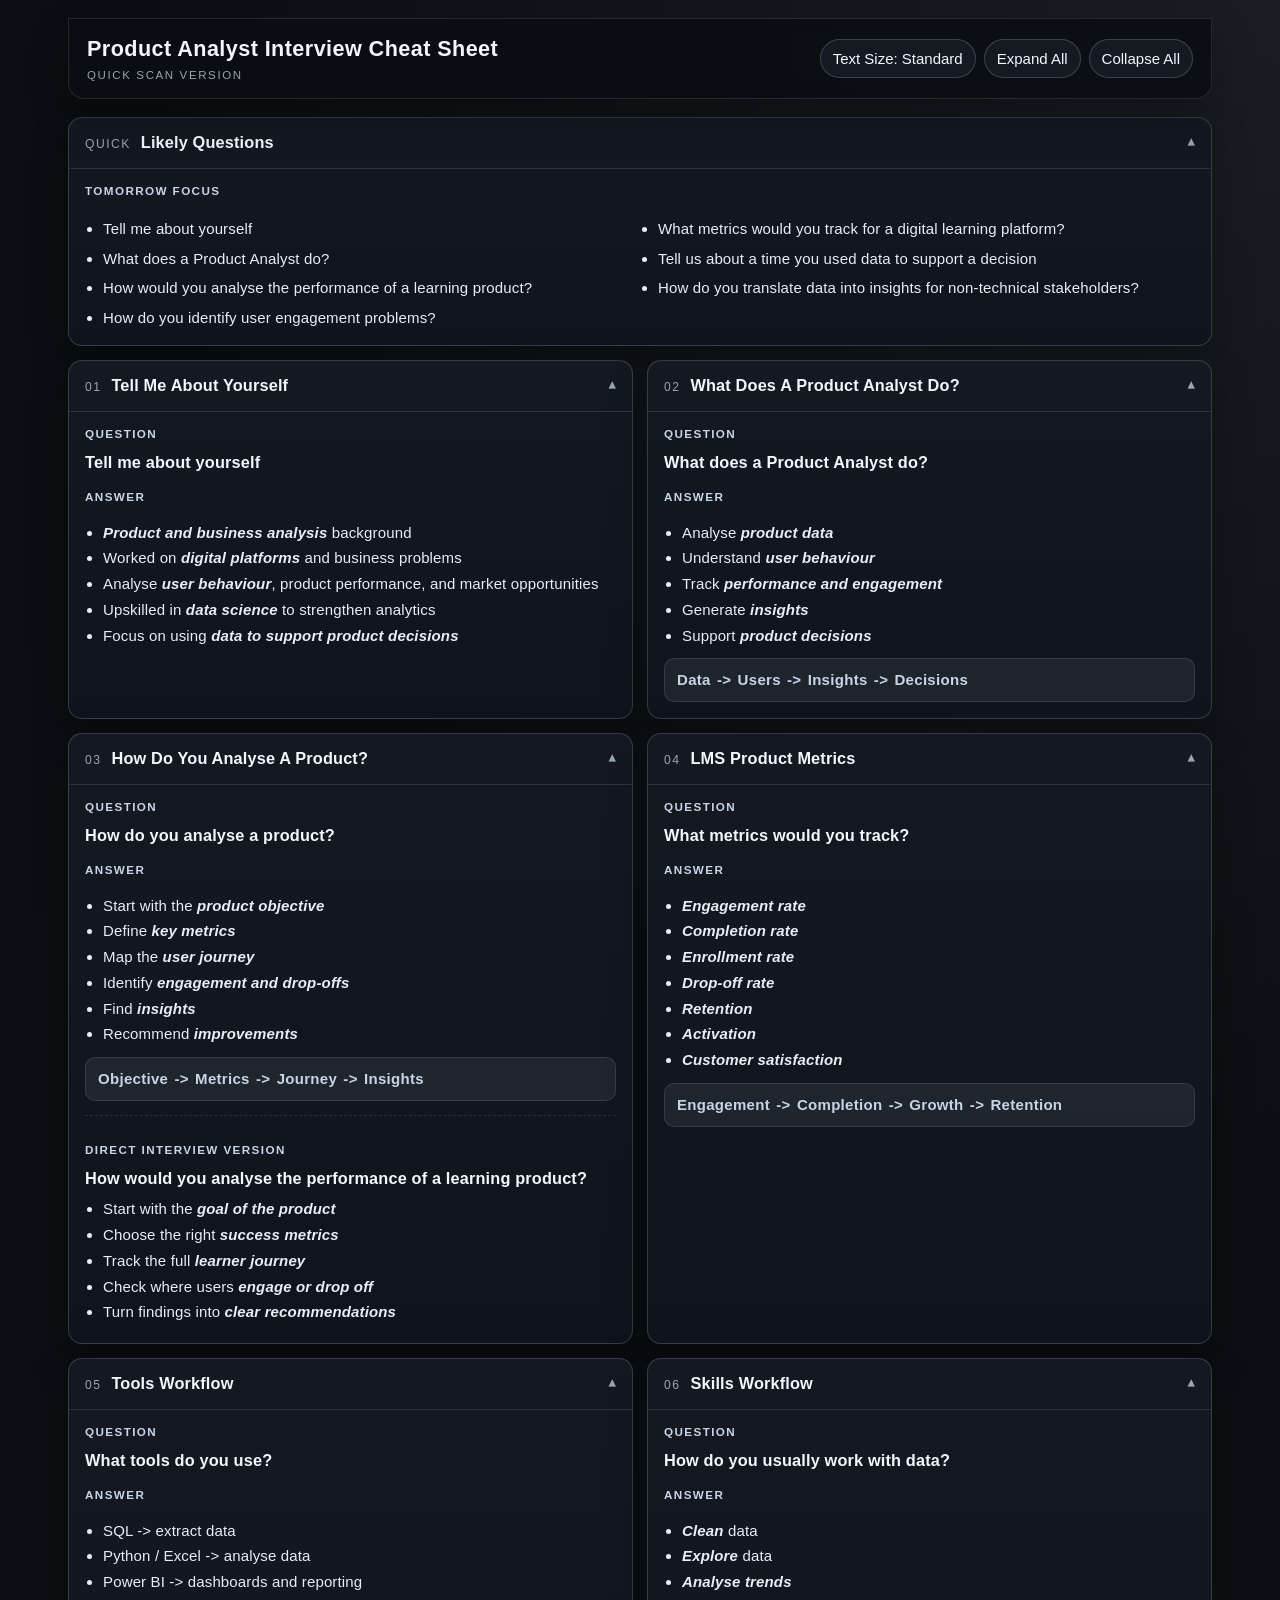
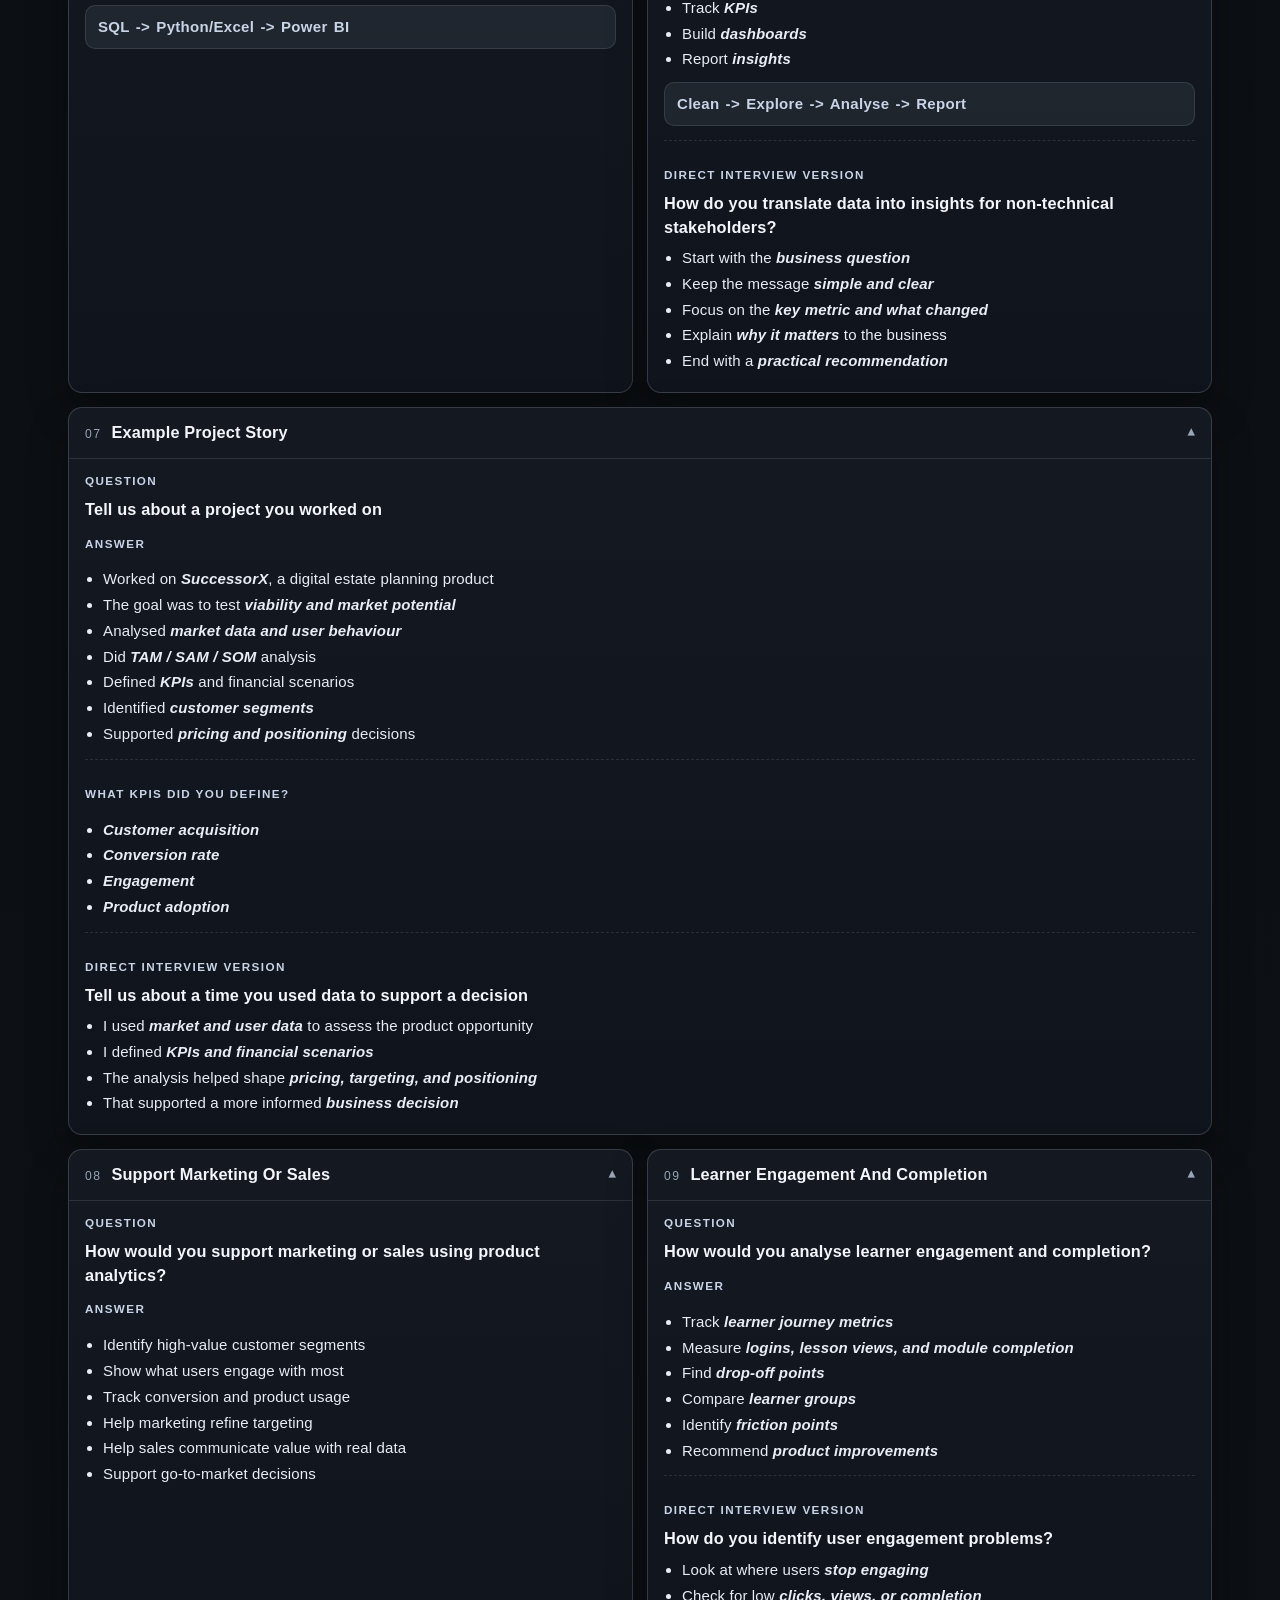
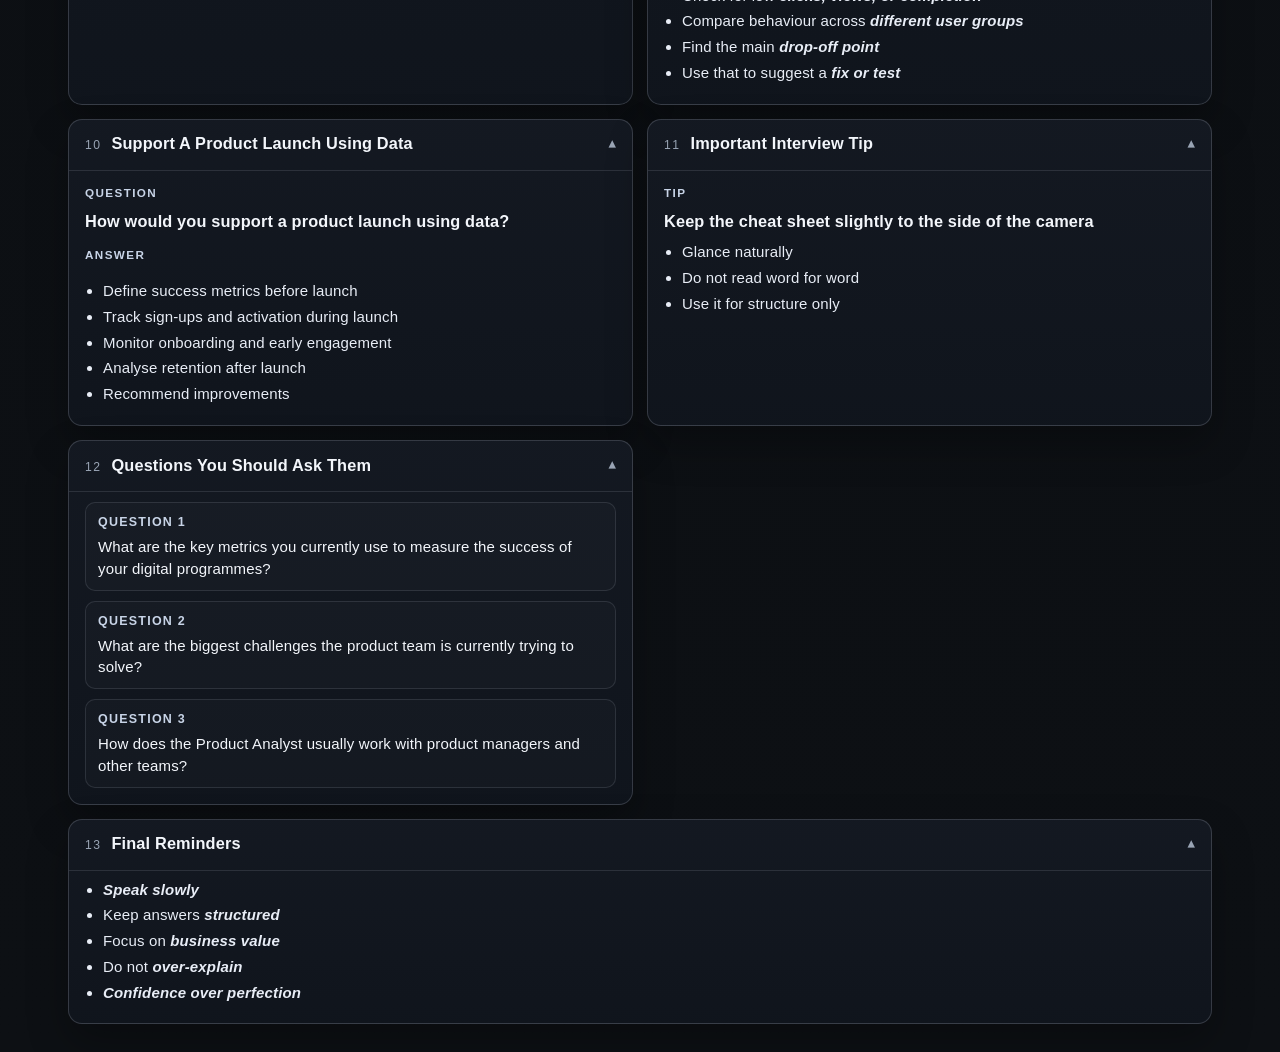
==== index.html @ 254ebb71 "Add Pages index redirect" ====
<!DOCTYPE html>
<html lang="en">
<head>
  <meta charset="UTF-8" />
  <meta http-equiv="refresh" content="0; url=product-analyst-interview-cheat-sheet.html" />
  <meta name="viewport" content="width=device-width, initial-scale=1.0" />
  <title>Redirecting...</title>
  <style>
    body {
      margin: 0;
      min-height: 100vh;
      display: grid;
      place-items: center;
      background: #0d1014;
      color: #f3f6fb;
      font-family: "Segoe UI", Arial, sans-serif;
    }

    a {
      color: #c8d4e7;
    }
  </style>
</head>
<body>
  <p>Redirecting to the cheat sheet. <a href="product-analyst-interview-cheat-sheet.html">Open here</a>.</p>
</body>
</html>
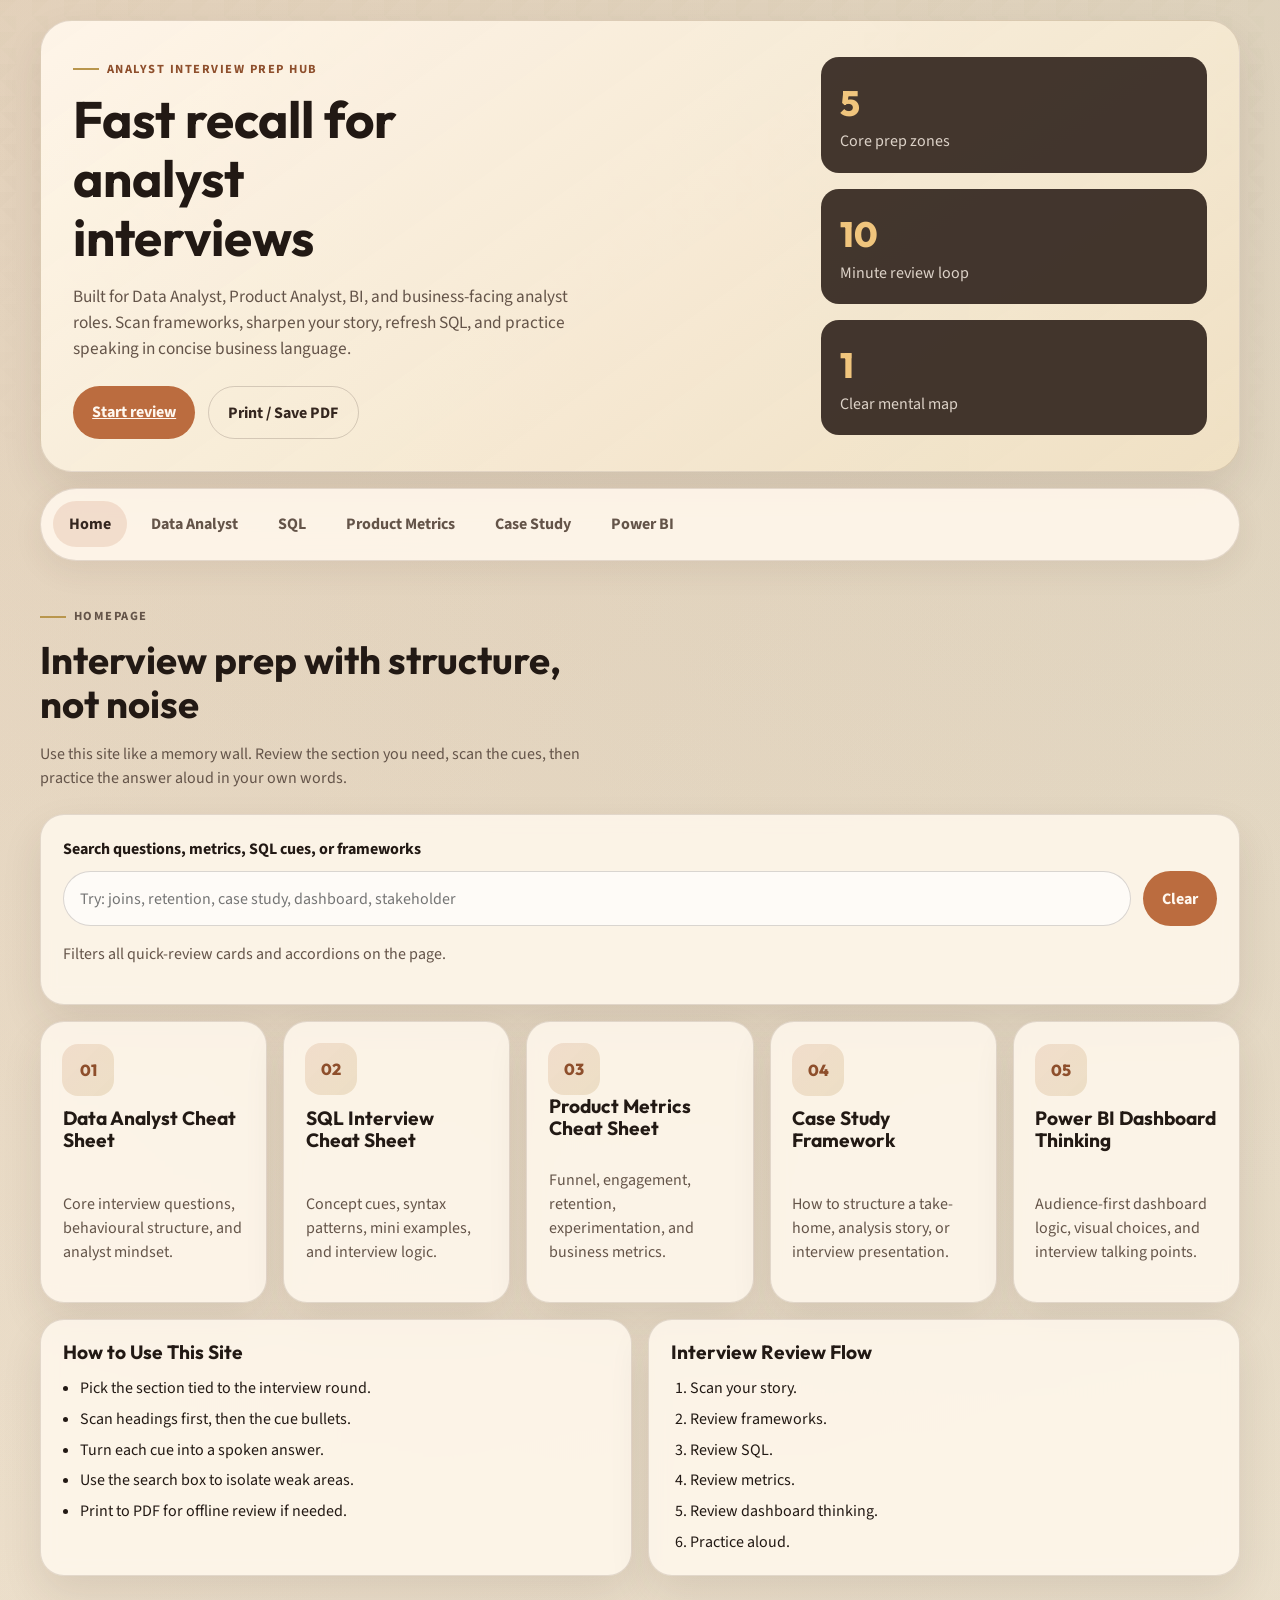
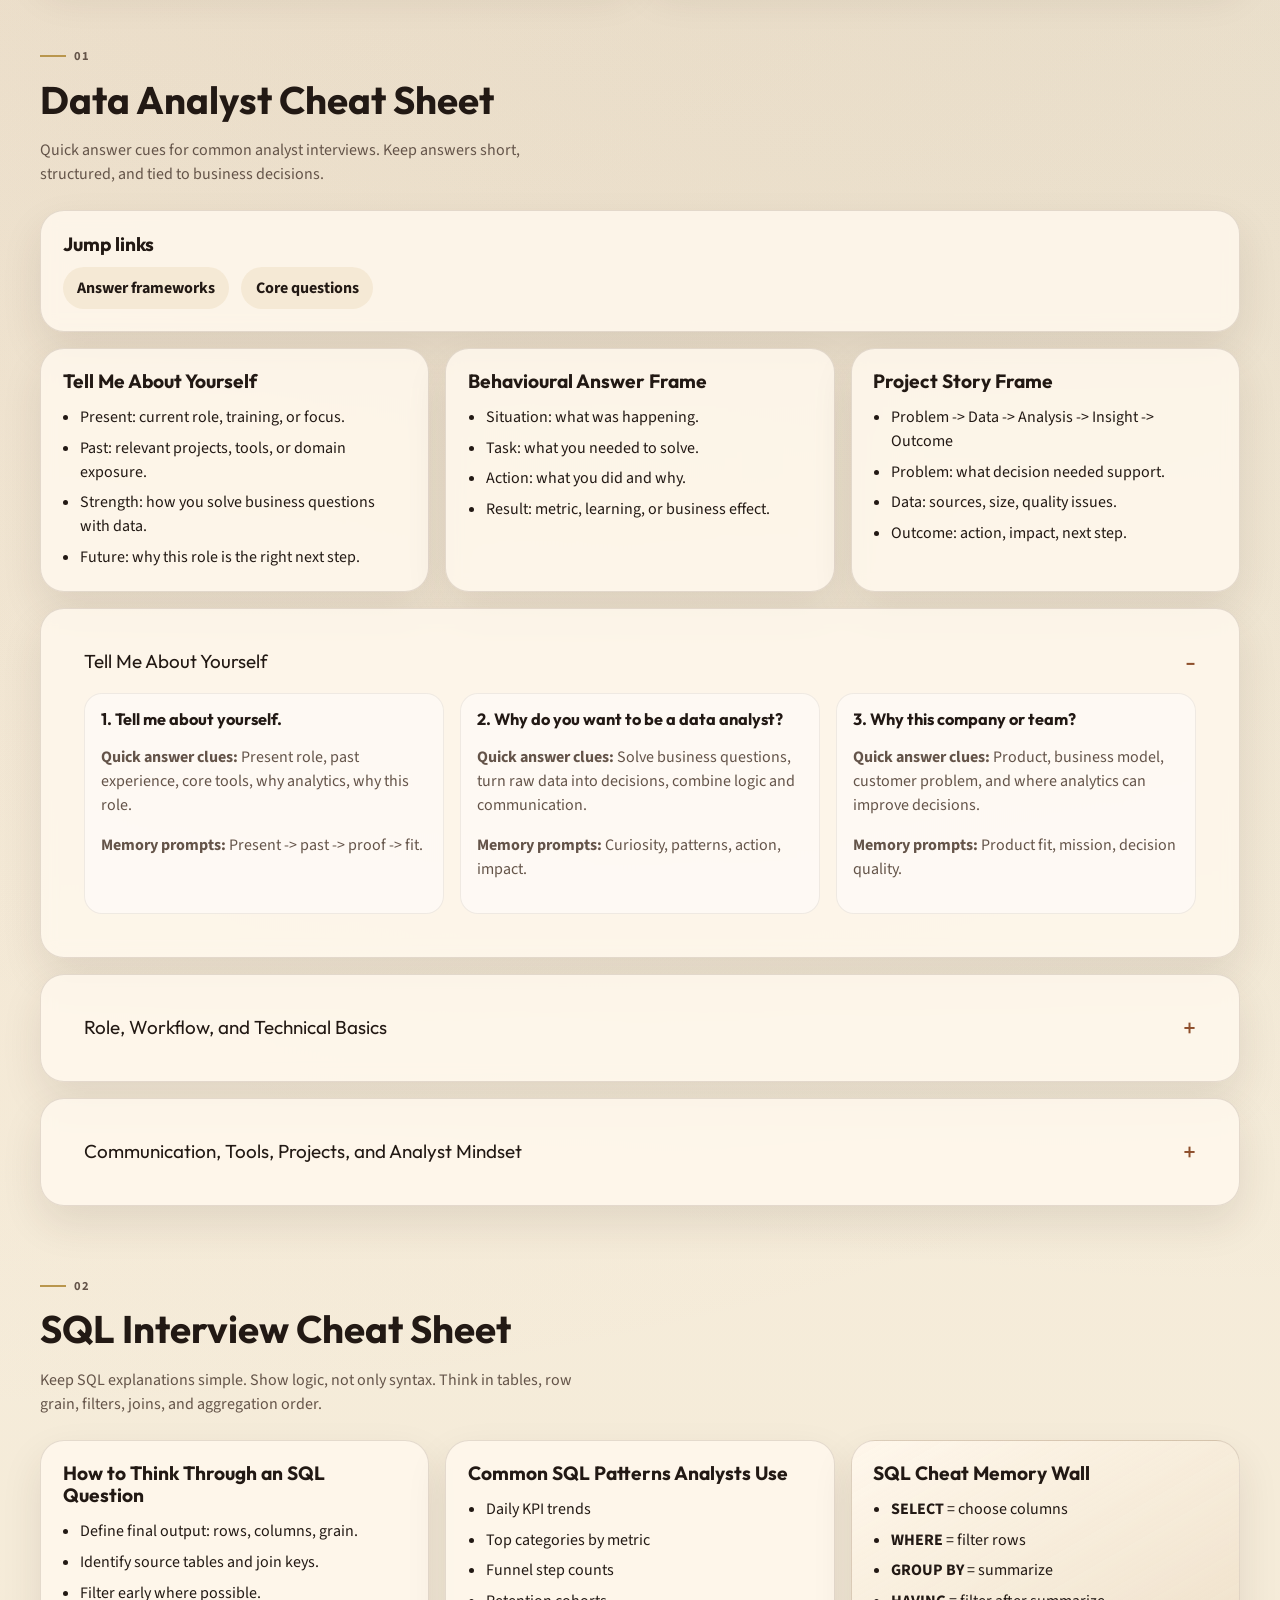
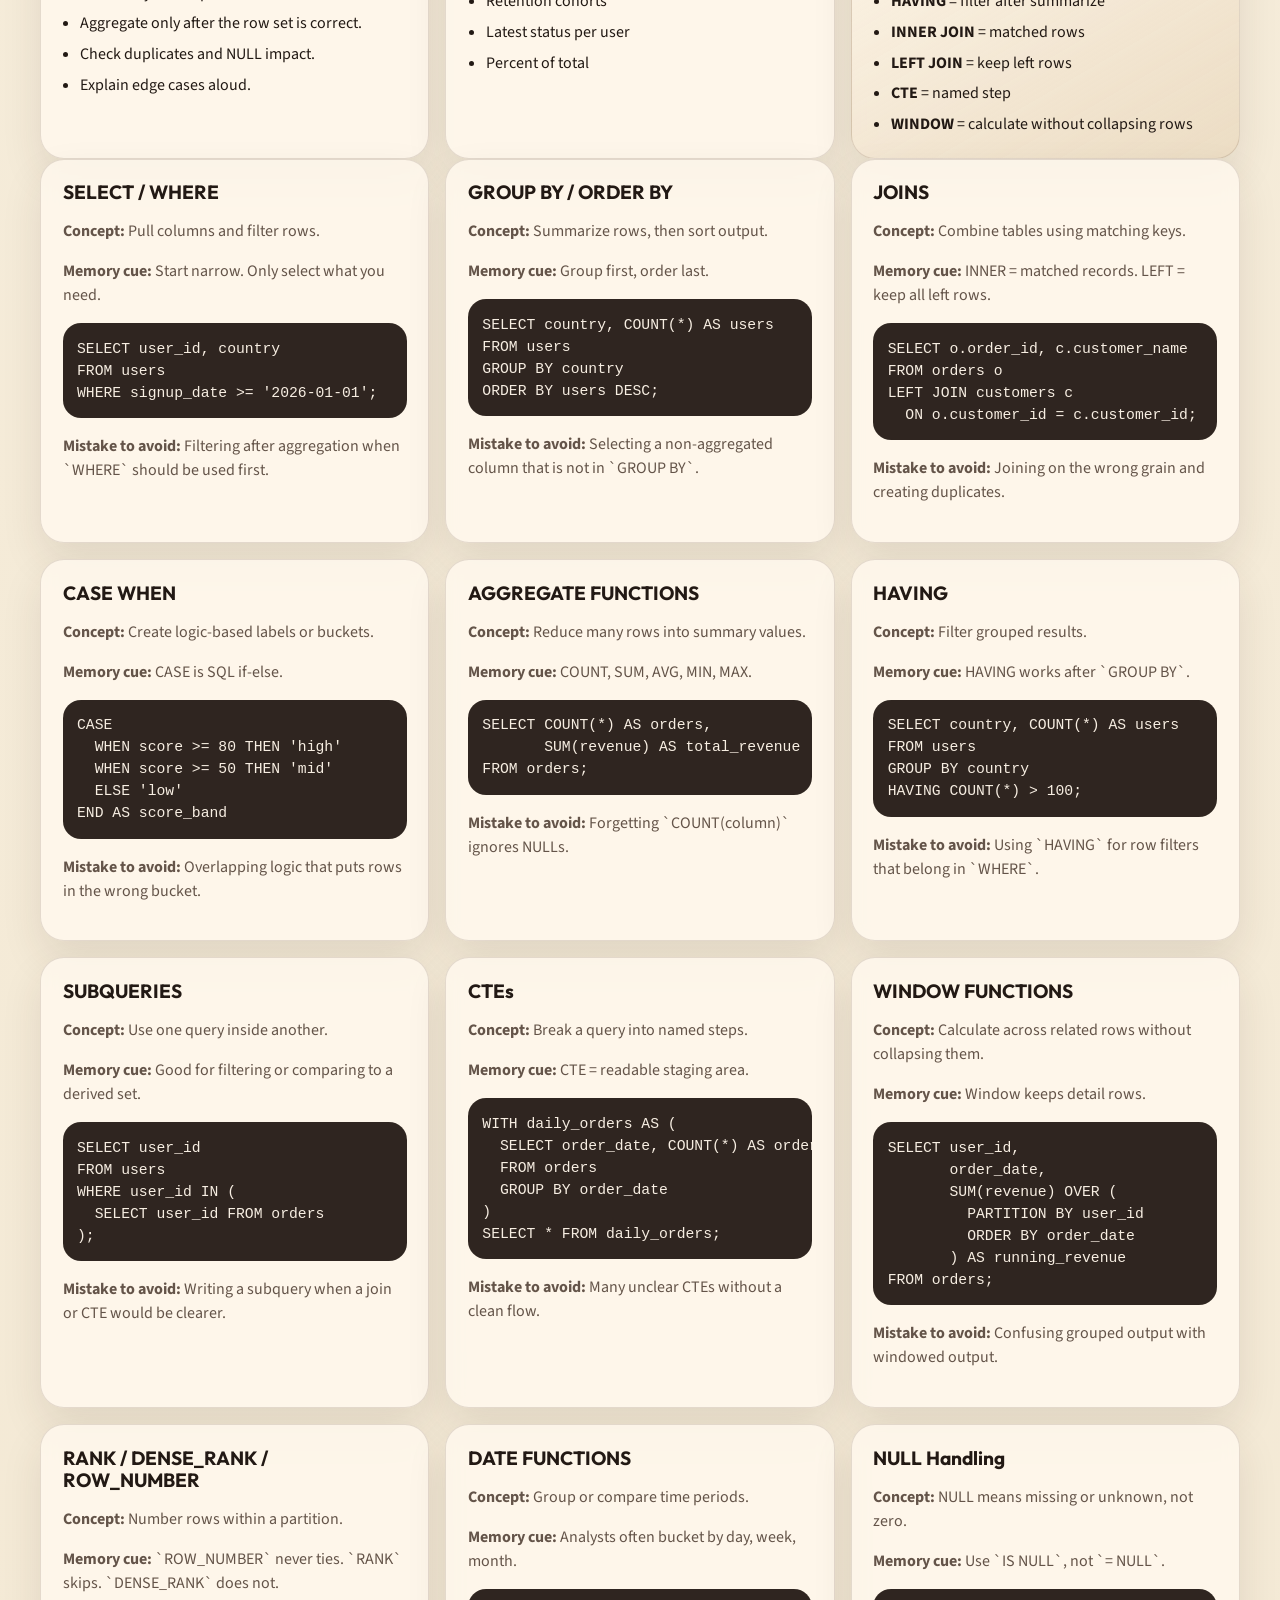
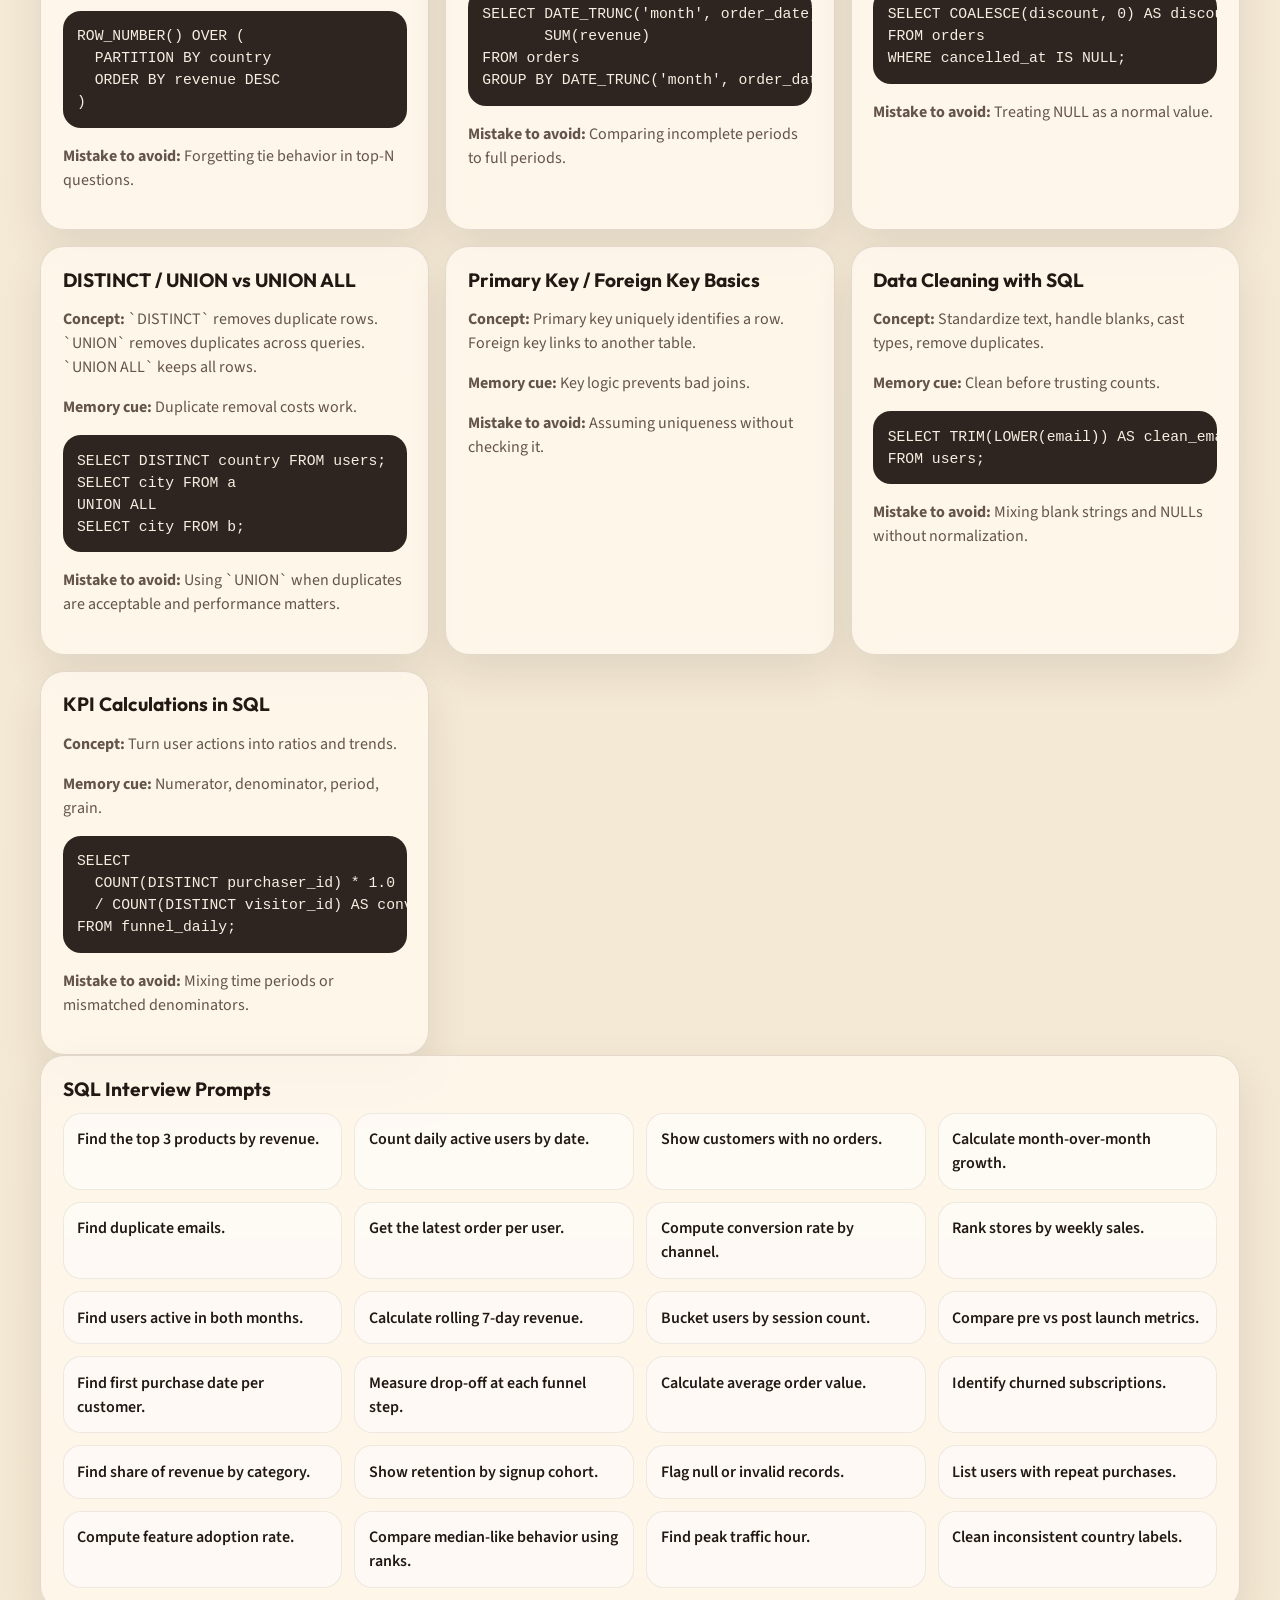
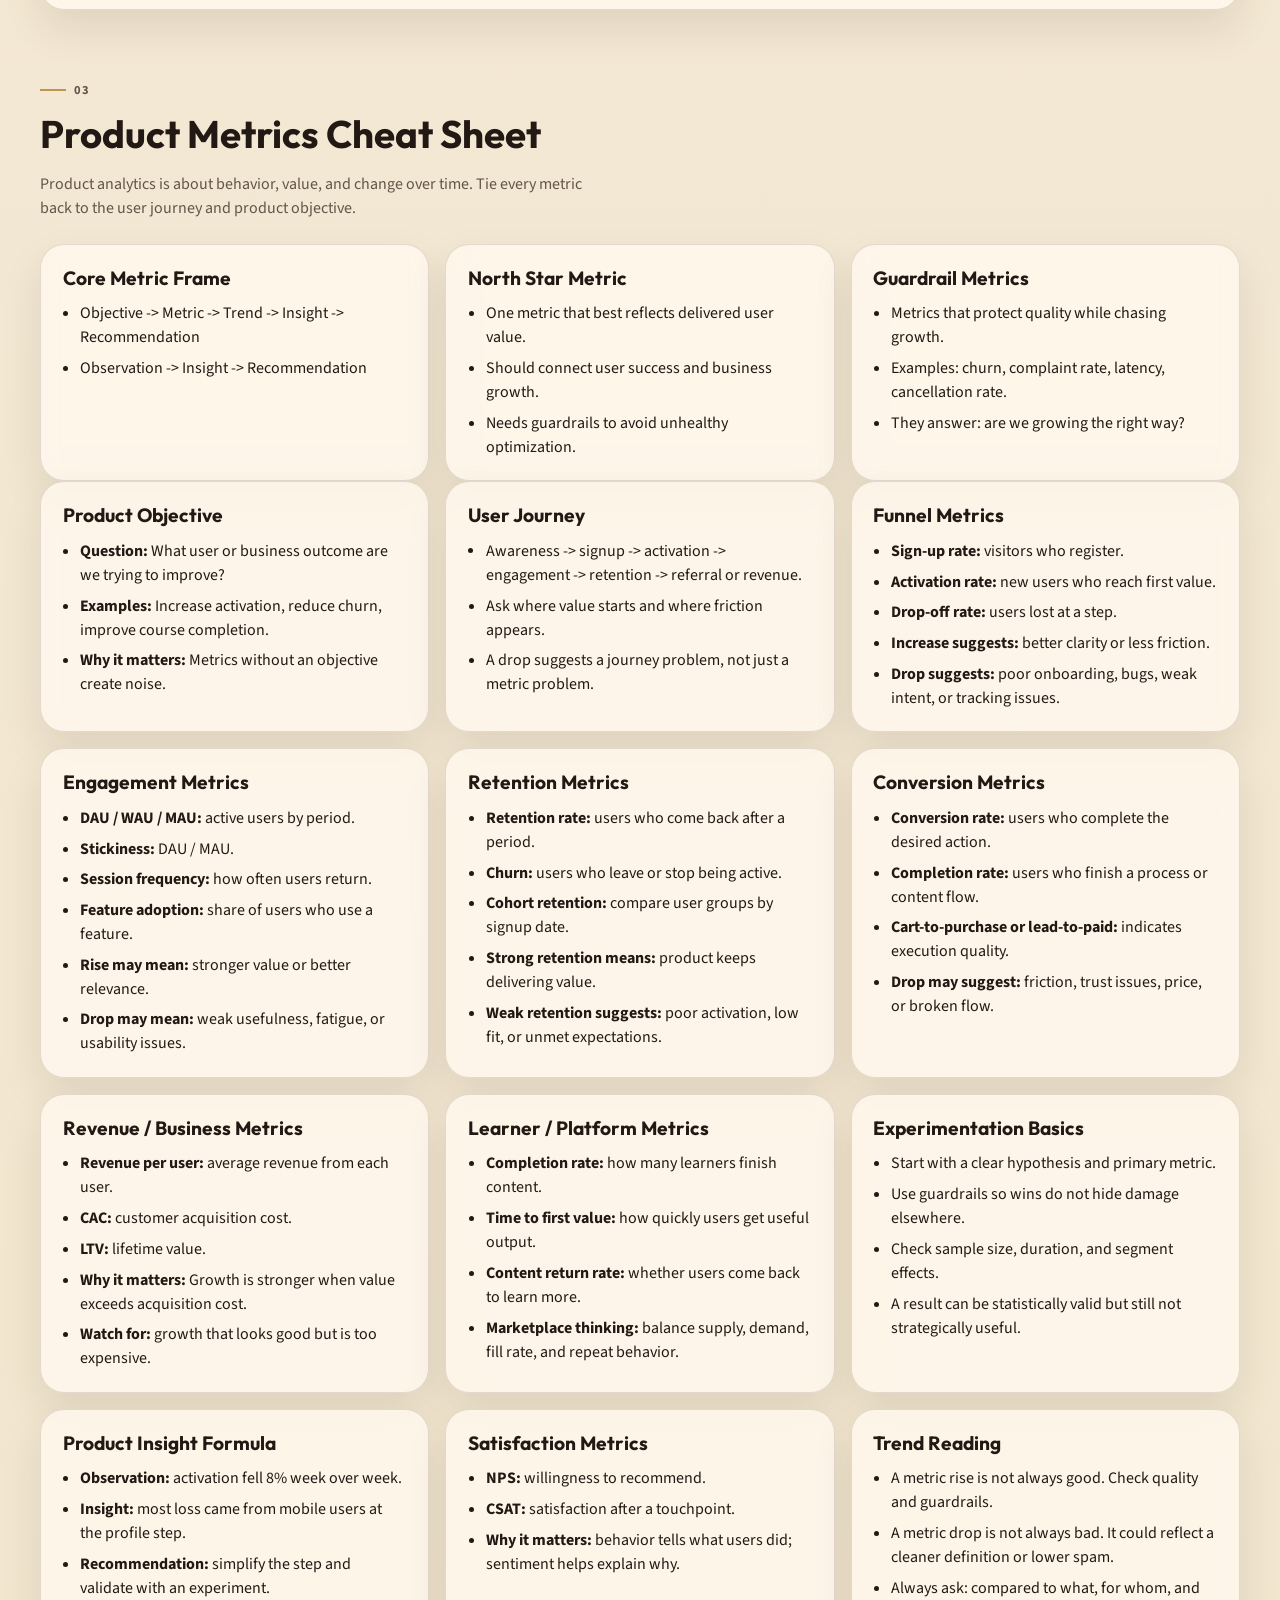
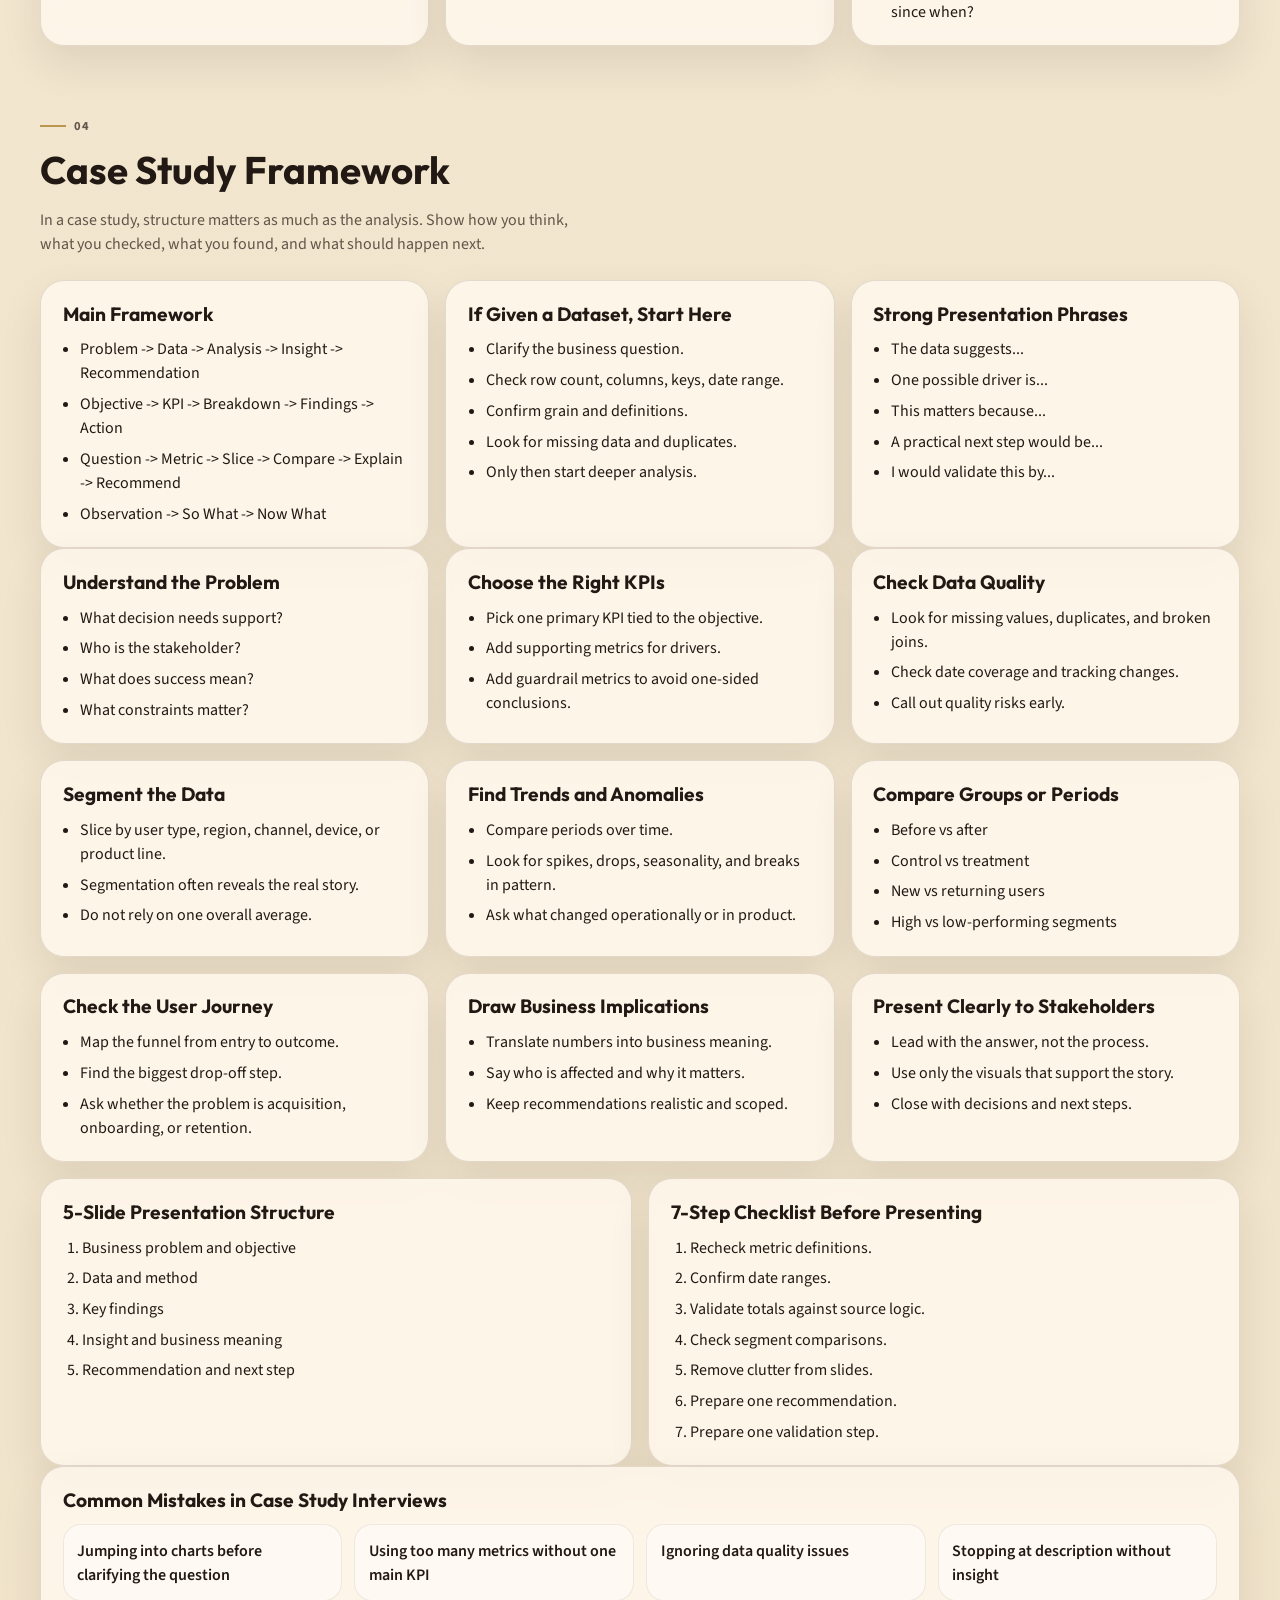
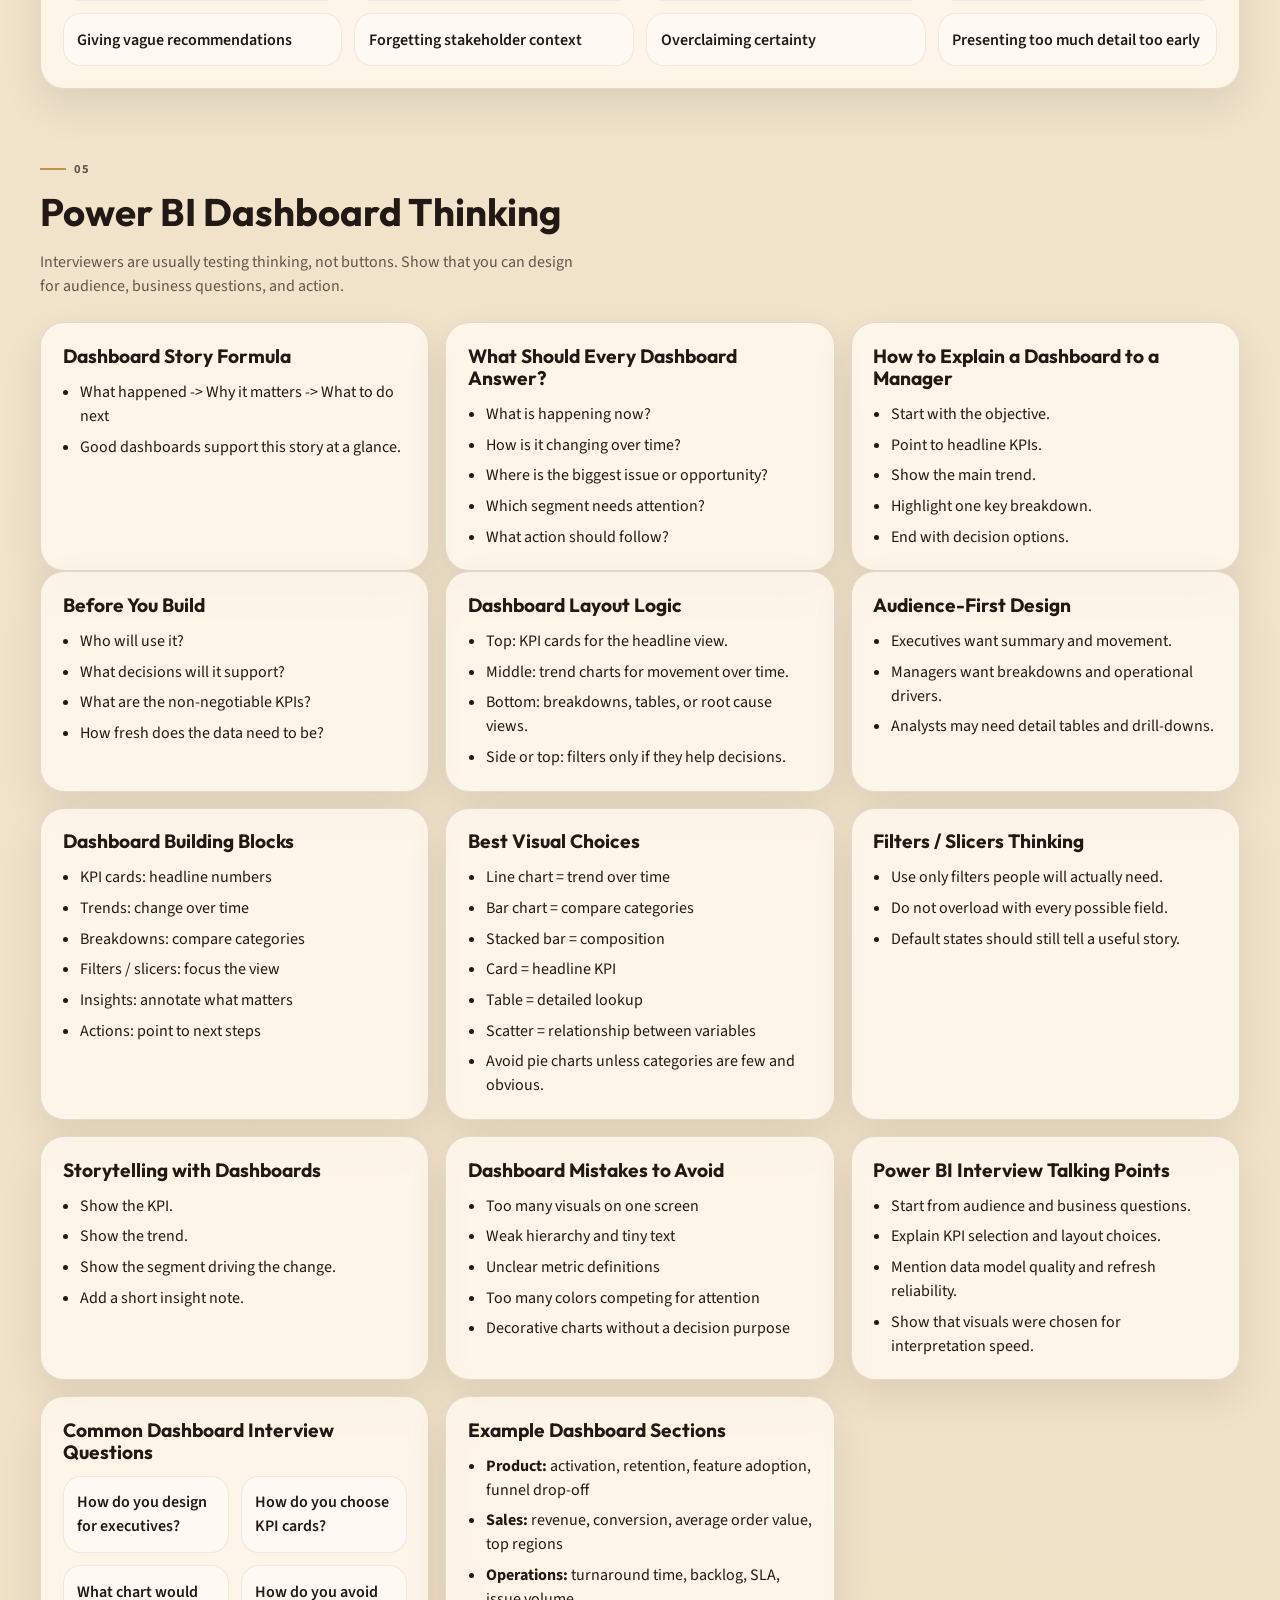
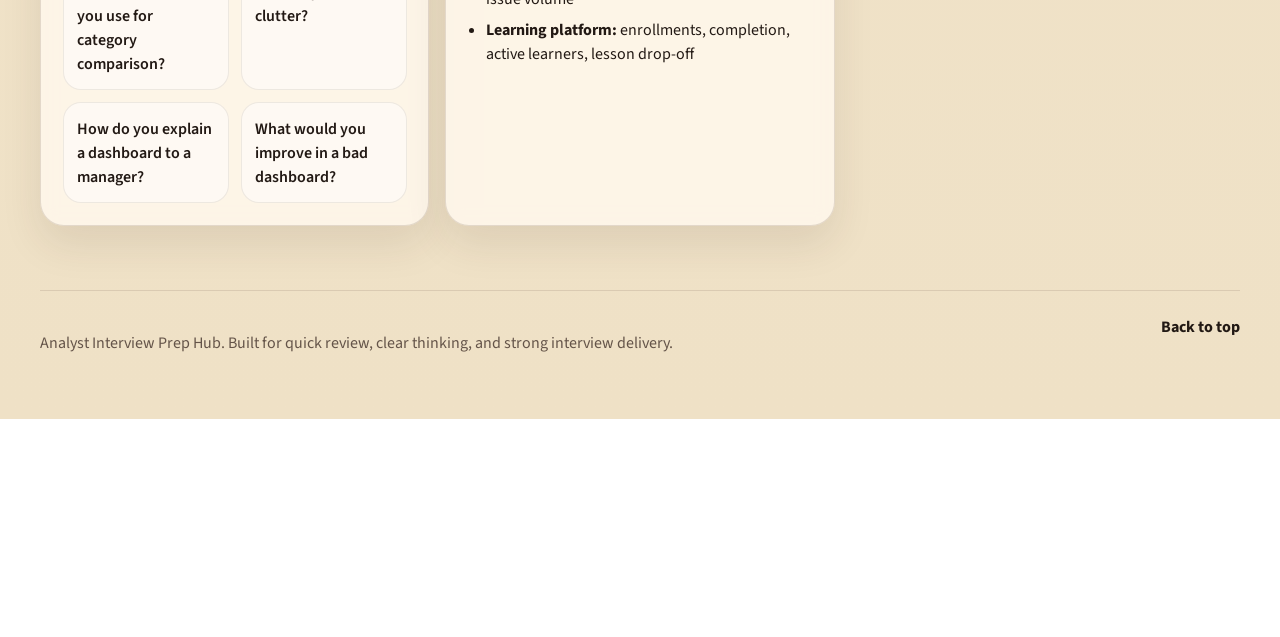
==== commit c34adc59: "Add analyst interview prep site" ====
--- a/index.html
+++ b/index.html
@@ -2,7 +2,7 @@
 <html lang="en">
 <head>
   <meta charset="UTF-8" />
-  <meta http-equiv="refresh" content="0; url=product-analyst-interview-cheat-sheet.html" />
+  <meta http-equiv="refresh" content="0; url=analyst-interview-prep-site/" />
   <meta name="viewport" content="width=device-width, initial-scale=1.0" />
   <title>Redirecting...</title>
   <style>
@@ -22,6 +22,6 @@
   </style>
 </head>
 <body>
-  <p>Redirecting to the cheat sheet. <a href="product-analyst-interview-cheat-sheet.html">Open here</a>.</p>
+  <p>Redirecting to the interview prep site. <a href="analyst-interview-prep-site/">Open here</a>.</p>
 </body>
 </html>
